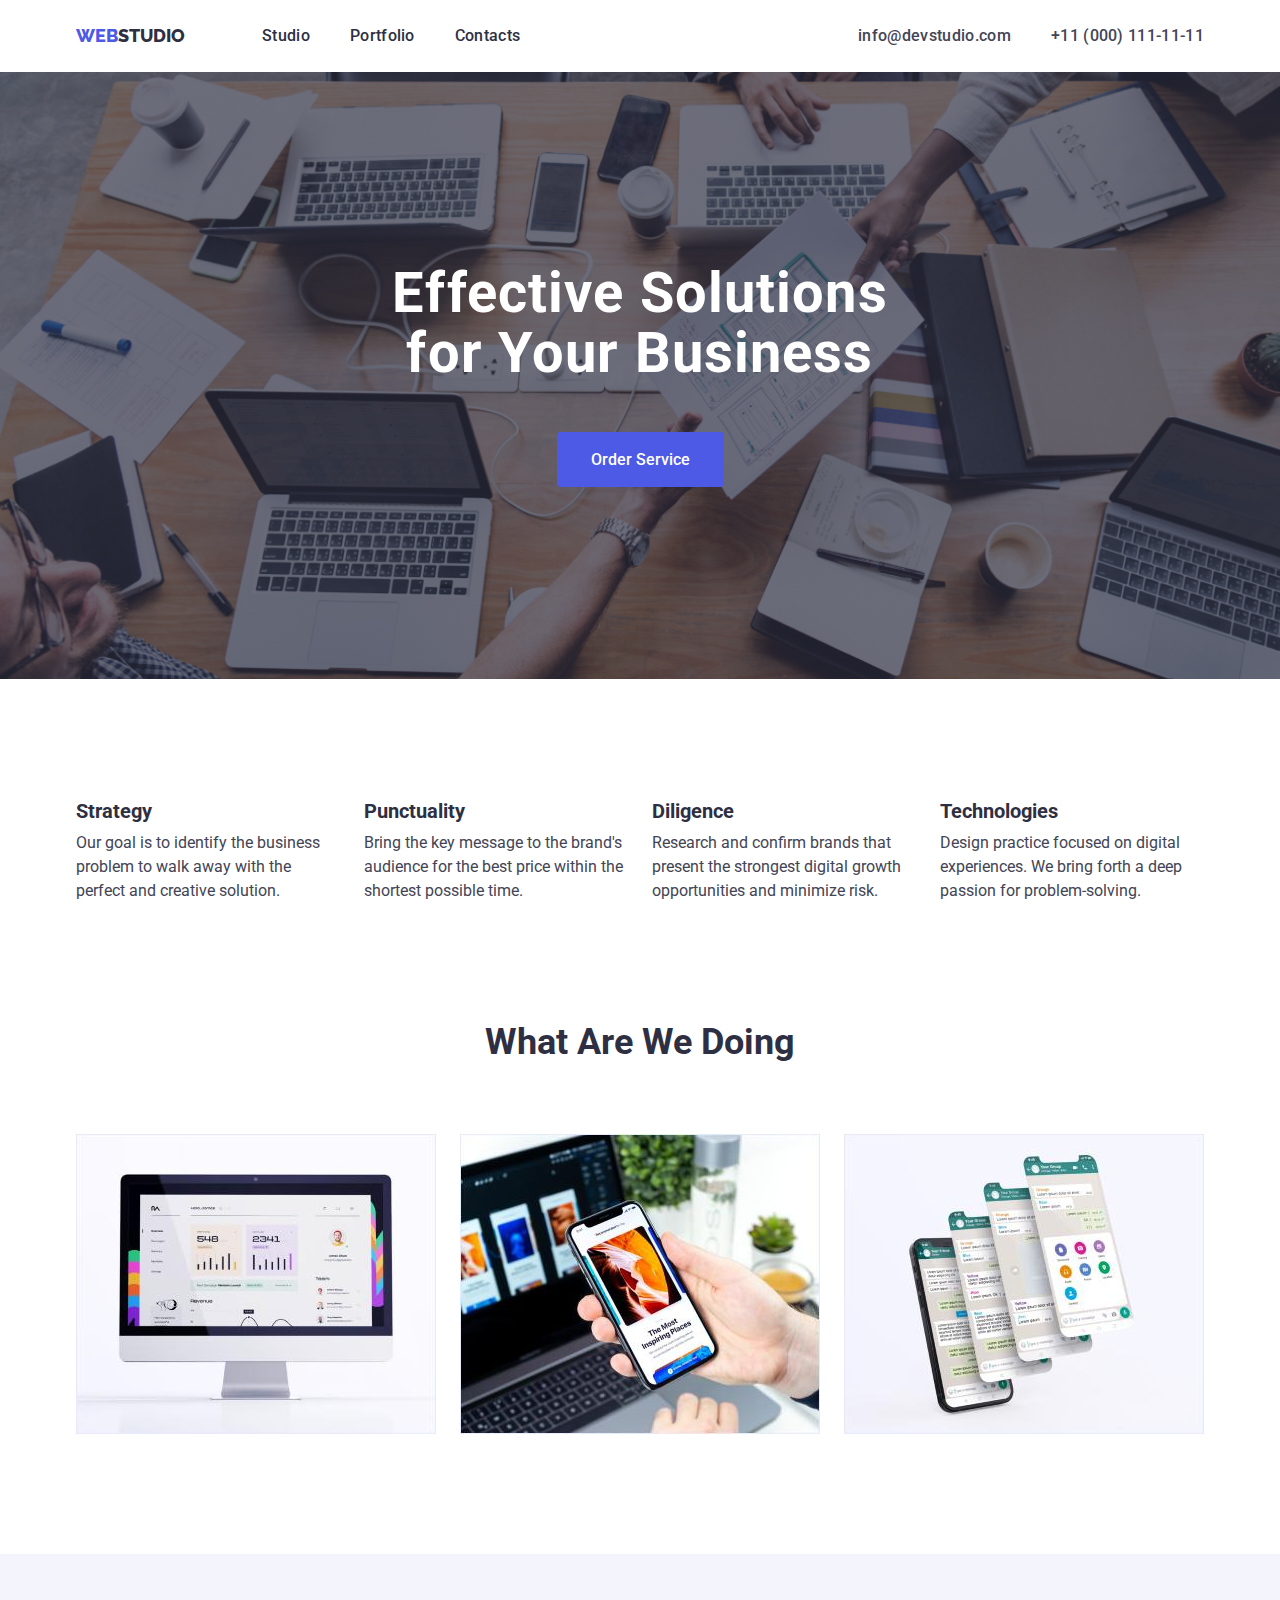
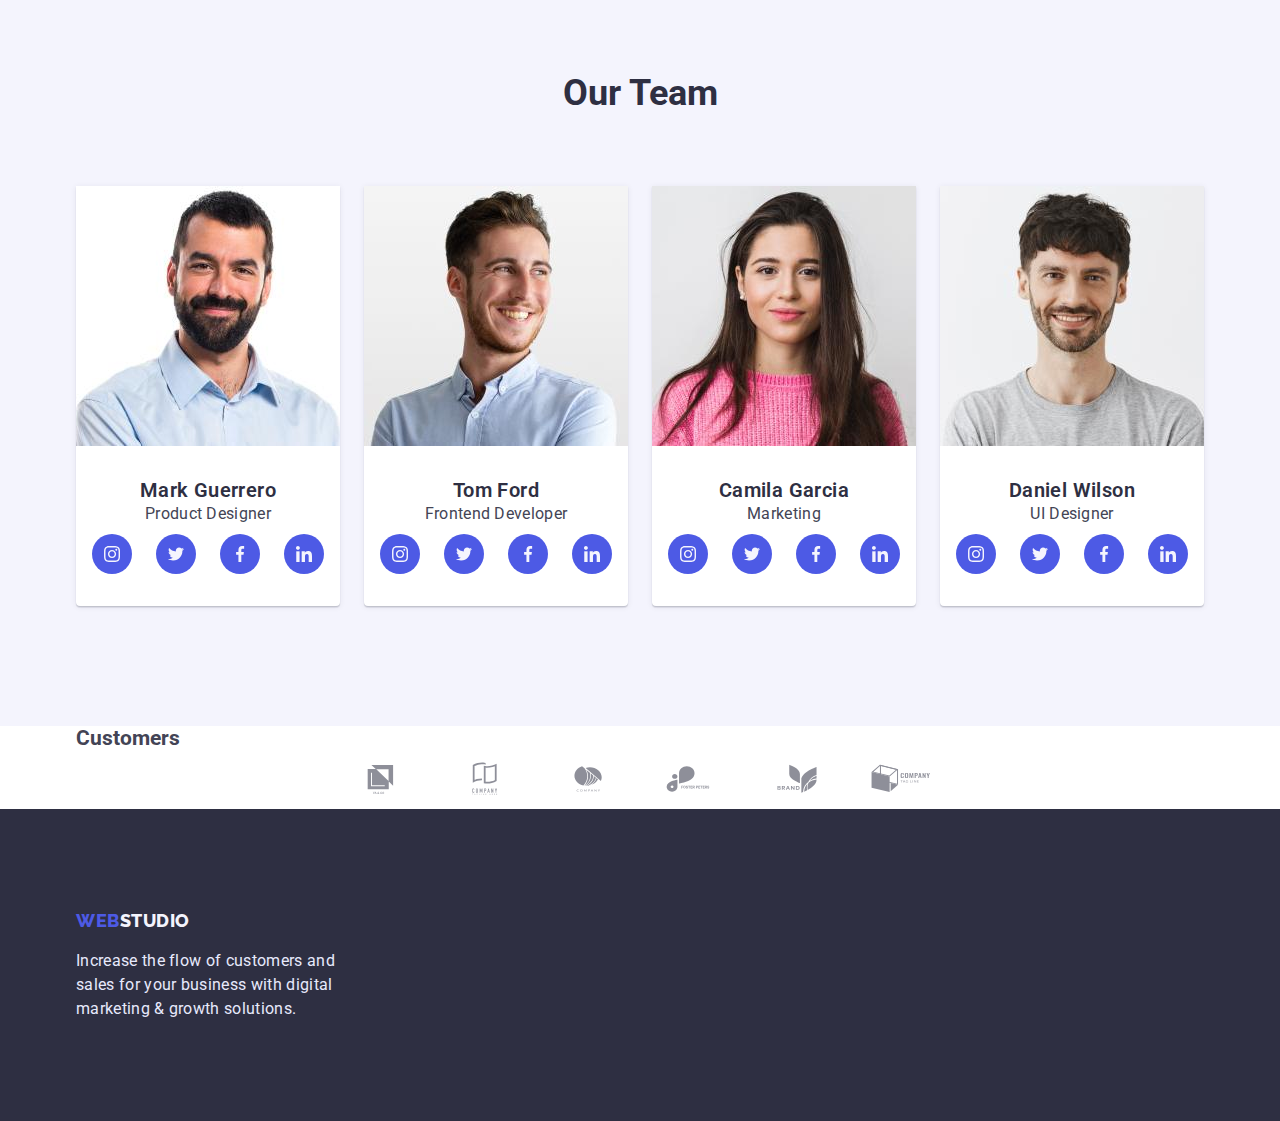
==== index.html @ 3a8a745c "ДЗ-4" ====
<!DOCTYPE html>
<html lang="en">
<head>
    <meta charset="UTF-8">
    <meta http-equiv="X-UA-Compatible" content="IE=edge">
    <meta name="viewport" content="width=device-width, initial-scale=1.0">
    <link rel="preconnect" href="https://fonts.googleapis.com">
    <link rel="preconnect" href="https://fonts.gstatic.com" crossorigin>
    <link href="https://fonts.googleapis.com/css2?family=Raleway:wght@800&family=Roboto:wght@400;500;700;900&display=swap" rel="stylesheet">
    <link rel="stylesheet" href="https://cdn.jsdelivr.net/npm/modern-normalize@1.1.0/modern-normalize.min.css">
    <title>Studio</title>
    <link rel="stylesheet" href="./css/styles.css">
</head>
<body>
    <header class="pege-header">
        <div class="pege-header-box container">
            <nav class="logo">
                <!--Шапка сторінки-->
                <a class="logo-header" href="index.html"><span class="logo-header-accent">web</span>studio</a>
                    <!--Навігація на інші сторінки-->
                <ul class="nav-menu">

                    <li class="menu-list">
                        <a class="menu-item" href="index.html">Studio</a>
                    </li>
                    <li class="menu-list">
                        <a class="menu-item" href="portfolio.html">Portfolio</a>
                    </li>
                    <li class="menu-list">
                        <a class="menu-item" href="">Contacts</a>
                    </li>

                </ul>
            </nav>
        
                <!--Контакти-->

            <ul class="contacts">

                <li class="contact-list">
                    <a class="contact" href="mailto:info@devstudio.com">info@devstudio.com</a>
                </li>
                <li class="contact-list">
                    <a class="contact" href="tel:+110001111111">+11 (000) 111-11-11</a>
                </li>
                
            </ul>
        </div>
    </header>

    <main class="main">
        
        <section class="hero-style">

            <div class="hero-box container">

                <h1 class="hero-title">Effective Solutions for Your Business</h1>

                <button class="button" type="button">Order Service</button>

            </div>

        </section>

            <!--Приклади інструментів-->
        <section class="section-advantage section">

            <div class="advantage-box container">

                <h2 class="hidden-title">Advantage</h2>
                <ul class="advantage">
                    <li class="list-advantage">
                        <h3 class="advantage-title">Strategy</h3>
                        <p class="advantage-text">Our goal is to identify the business
                        problem to walk away with the perfect and creative solution.
                        </p>
                    </li>
            
                    <li class="list-advantage">
                        <h3 class="advantage-title">Punctuality</h3>
                        <p class="advantage-text">Bring the key message to the brand's audience
                        for the best price within the shortest possible time.
                        </p>
                    </li>
            
                    <li class="list-advantage">
                        <h3 class="advantage-title">Diligence</h3>
                        <p class="advantage-text">Research and confirm brands that present the strongest digital
                        growth opportunities and minimize risk.
                        </p>
                    </li>
            
                    <li class="list-advantage">
                        <h3 class="advantage-title">Technologies</h3>
                        <p class="advantage-text">Design practice focused on digital experiences.
                        We bring forth a deep passion for problem-solving.
                        </p>
                    </li>
                </ul>
            </div>

        </section>    
         
            <!--Приклади робіт-->
        <section class="work-examples section">

        <div class="work-box container">

                <h2 class="two-header">What are we doing</h2>

            <ul class="work-examples-list">
                <li class="work-linc">
                    <img src="images/Rectangle71.jpg" alt="products" width="360">
                </li>
        
                <li class="work-linc">
                    <img src="images/img(1).jpg" alt="products" width="360">
                </li>
        
                <li class="work-linc">
                    <img src="images/img.jpg" alt="products" width="360">
                </li>
            </ul>

        </div>
        
        </section>
            
            <!--Наша команда-->
        <section class="block-team section">

        <div class="team-box container">
            <h2 class="two-header">Our Team</h2>
            <ul class="team-title">
                <li class="team-list">
                    <img src="images/Foto1.jpg" alt="foto" width="264" height="260">

                    <div class="team-card">
                        <h3 class="name">Mark Guerrero</h3>
                        <p class="profession">Product Designer</p>
                        <ul class="social-list">
                            <li class="social-list-item">
                                <a class="social-list-link" href="">
                                    <svg class="social-list-icon" width="16" height="16">
                                        <use href="./images/sprite.svg#icon-instagram-2"></use>
                                    </svg>
                                    </a>
                            </li>
                            <li class="social-list-item">
                                <a class="social-list-link" href="">
                                    <svg class="social-list-icon" width="16" height="16">
                                        <use href="./images/sprite.svg#icon-twitter-1"></use>
                                    </svg>
                                    </a>
                            </li>
                            <li class="social-list-item">
                                <a class="social-list-link" href="">
                                    <svg class="social-list-icon" width="16" height="16">
                                        <use href="./images/sprite.svg#icon-facebook-1"></use>
                                    </svg>
                                    </a>
                            </li>
                            <li class="social-list-item">
                                <a class="social-list-link" href="">
                                <svg class="social-list-icon" width="16" height="16">
                                    <use href="./images/sprite.svg#icon-linkedin-1"></use>
                                </svg>
                                </a>
                            </li>
                        </ul>
                    </div>
                    
                </li>
        
                <li class="team-list">
                    <img src="images/Foto2.jpg" alt="foto" width="264" height="260">

                    <div class="team-card">
                        <h3 class="name">Tom Ford</h3>
                        <p class="profession">Frontend Developer</p>
                        <ul class="social-list">
                            <li class="social-list-item">
                                <a class="social-list-link" href="">
                                    <svg class="social-list-icon" width="16" height="16">
                                        <use href="./images/sprite.svg#icon-instagram-2"></use>
                                    </svg>
                                    </a>
                            </li>
                            <li class="social-list-item">
                                <a class="social-list-link" href="">
                                    <svg class="social-list-icon" width="16" hight="16">
                                        <use href="./images/sprite.svg#icon-twitter-1"></use>
                                    </svg>
                                    </a>
                            </li>
                            <li class="social-list-item">
                                <a class="social-list-link" href="">
                                    <svg class="social-list-icon" width="16" hight="16">
                                        <use href="./images/sprite.svg#icon-facebook-1"></use>
                                    </svg>
                                    </a>
                            </li>
                            <li class="social-list-item">
                                <a class="social-list-link" href="">
                                <svg class="social-list-icon" width="16" hight="16">
                                    <use href="./images/sprite.svg#icon-linkedin-1"></use>
                                </svg>
                                </a>
                            </li>
                        </ul>
                    </div>
                    
                </li>
            
                <li class="team-list">
                    <img src="images/Foto3.jpg" alt="foto" width="264" height="260">

                    <div class="team-card">
                        <h3 class="name">Camila Garcia</h3>
                        <p class="profession">Marketing</p>
                        <ul class="social-list">
                            <li class="social-list-item">
                                <a class="social-list-link" href="">
                                    <svg class="social-list-icon" width="16" hight="16">
                                        <use href="./images/sprite.svg#icon-instagram-2"></use>
                                    </svg>
                                    </a>
                            </li>
                            <li class="social-list-item">
                                <a class="social-list-link" href="">
                                    <svg class="social-list-icon" width="16" hight="16">
                                        <use href="./images/sprite.svg#icon-twitter-1"></use>
                                    </svg>
                                    </a>
                            </li>
                            <li class="social-list-item">
                                <a class="social-list-link" href="">
                                    <svg class="social-list-icon" width="16" hight="16">
                                        <use href="./images/sprite.svg#icon-facebook-1"></use>
                                    </svg>
                                    </a>
                            </li>
                            <li class="social-list-item">
                                <a class="social-list-link" href="">
                                <svg class="social-list-icon" width="16" hight="16">
                                    <use href="./images/sprite.svg#icon-linkedin-1"></use>
                                </svg>
                                </a>
                            </li>
                        </ul>
                    </div>
                    
                </li>
            
                <li class="team-list">
                    <img src="images/Foto4.jpg" alt="foto" width="264" height="260">

                    <div class="team-card">
                        <h3 class="name">Daniel Wilson</h3>
                        <p class="profession">UI Designer</p>
                        <ul class="social-list">
                            <li class="social-list-item">
                                <a class="social-list-link" href="">
                                    <svg class="social-list-icon" width="16" hight="16">
                                        <use href="./images/sprite.svg#icon-instagram-2"></use>
                                    </svg>
                                    </a>
                            </li>
                            <li class="social-list-item">
                                <a class="social-list-link" href="">
                                    <svg class="social-list-icon" width="16" hight="16">
                                        <use href="./images/sprite.svg#icon-twitter-1"></use>
                                    </svg>
                                    </a>
                            </li>
                            <li class="social-list-item">
                                <a class="social-list-link" href="">
                                    <svg class="social-list-icon" width="16" hight="16">
                                        <use href="./images/sprite.svg#icon-facebook-1"></use>
                                    </svg>
                                    </a>
                            </li>
                            <li class="social-list-item">
                                <a class="social-list-link" href="">
                                <svg class="social-list-icon" width="16" hight="16">
                                    <use href="./images/sprite.svg#icon-linkedin-1"></use>
                                </svg>
                                </a>
                            </li>
                        </ul>
                    </div>
                    
                </li>

            </ul>
        </div>
      
        </section>
        <section class="customers">
            <div class="customers-box container">
                <h2 class="customers-title">Customers</h2>
                <ul class="customers-list">
                    <li class="customers-item">
                        <a class="customers-linc" href="">
                            <svg class="customers-icon" width="104" height="56">
                                <use href="./images/sprite.svg#icon-Client-1"></use>
                            </svg>
                        </a>
                    </li>
                    <li>
                        <a href="">
                            <svg class="customers-icon" width="104" height="56">
                                <use href="./images/sprite.svg#icon-Client-2"></use>
                            </svg>
                        </a>
                    </li>
                    <li>
                        <a href="">
                            <svg class="customers-icon" width="104" height="56">
                                <use href="./images/sprite.svg#icon-Client-3"></use>
                            </svg>
                        </a>
                    </li>
                    <li>
                        <a href="">
                            <svg class="customers-icon" width="104" height="56">
                                <use href="./images/sprite.svg#icon-Client-4"></use>
                            </svg>
                        </a>
                    </li>
                    <li>
                        <a href="">
                            <svg class="customers-icon" width="104" height="56">
                                <use href="./images/sprite.svg#icon-Client-5"></use>
                            </svg>
                        </a>
                    </li>
                    <li>
                        <a href="">
                            <svg class="customers-icon" width="104" height="56">
                                <use href="./images/sprite.svg#icon-Client-6"></use>
                            </svg>
                        </a>
                    </li>
                </ul>
            </div>
          
        </section>
    </main>
    <!--Підвал сторінки-->
    <footer class="footer">

        <div class="container pege-footer-container">

            <a class="logo-footer" href="index.html"><span class="logo-footer-accent">web</span>studio</a>
            <p class="footer-text">
            Increase the flow of customers and sales
            for your business with digital marketing & growth solutions.
            </p>

        </div>
        
    </footer>
</body>
</html>
---- css/styles.css ----
:root {
    --primary-brand-color: #4D5AE5;
    --dark-color: #2E2F42;
    --success-color: #31D0AA;
    --body-text-color: #434455;
    --subtle-text-color: #8E8F99;
    --accent-color: #E7E9FC;
    --light-color: #F4F4FD;
    --white-color: #FFFFFF;
    --blue-button: #404BBF;
}
h1,h2,h3,h4,p {
    margin-top: 0;
    margin-bottom: 0;
}

ul,li {
    margin-top: 0;
    margin-bottom: 0;
    padding-left: 0;

}img {
    display: block;
}

button {
    cursor: pointer;
}

body {
    font-family: 'Roboto', sans-serif;
    font-weight: 500;
    font-size: 14px;
    color: var(--body-text-color);
}

a {
    text-decoration: none;
}

ul {
    list-style: none;
}


/*  */
/* Стилі-Хедер! */ 

.container {
    width: 1158px;
    margin-left: auto;
    margin-right: auto;
    padding-left: 15px;
    padding-right: 15px;
}

.section {
    padding-top: 120px;
    padding-bottom: 120px;
}

.pege-header {
    padding-top: 24px;
    padding-bottom: 24px;
    
    background: var(--white-color);
}

.pege-header-box {
    display: flex;
    align-items: center;
    
}

/* Логотип */

.logo {
    display: flex;
    align-items: center;
}

.logo-header {
    font-family: 'Raleway', sans-serif;
    font-weight: 800;
    font-size: 18px;
    line-height: 1.33;
    color: var(--dark-color);
    margin-right: 77px;

    text-transform: uppercase;
}
.logo-header-accent {
    color: var(--primary-brand-color);
}
/* Навігація на інші сторінки */
.nav-menu {
    display: flex;
    align-items: center;
}

.menu-list:not(:last-child) {
    margin-right: 40px;
}

.menu-item {
    font-weight: 500;
    font-size: 16px;
    line-height: 1.5;
    letter-spacing: 0.02em;
    color: var(--dark-color);
}
.menu-item:hover,
.menu-item:focus {
    color: var(--primary-brand-color);
}

/* Контакти */

.contacts {
    margin-left: auto;
    display: flex;
}    

.contact-list:first-child {
    margin-right: 40px;
}

.contact {
    font-size: 16px;
    line-height: 1.5;
    letter-spacing: 0.02em;
    color: var(--body-text-color);
}

.contact:hover,
.contact:focus {
    color: var(--primary-brand-color);
}

/* Секція-Герой */
.hero-style  {
    /* Фон Hero! */
    padding-top: 192px;
    padding-bottom: 192px;

    background-image: linear-gradient(rgba(46, 47, 66, 0.7), rgb(46, 47, 66, 0.7)), url(../images/hero/people-office.jpg);
    background-size: cover;
    background-color: var(--dark-color);
}

.hero-box {
    display: flex;
    flex-direction: column;
    align-items: center;
    width: 492px;
    width: 603px;
}

.hero-title {
    margin-bottom: 48px;
    text-align: center;

    font-weight: 700;
    font-size: 56px;
    line-height: 1.07;
    letter-spacing: 0.02em;
    color: var(--white-color);
}

/* Кнопка */
.button {
    padding: 16px 32px;
    border-color: transparent;
    font-family: inherit;
    font-style: normal;
    font-weight: 500;
    font-size: 16px;
    line-height: 1.19;

    
    border-radius: 4px;

    color: var(--white-color);
    background-color: var(--primary-brand-color);
}

.button:hover,
.button:focus {
    background-color: var(--blue-button);
}

/* Прихований заголовок*/

.hidden-title {
    position: absolute;
    white-space: nowrap;
    width: 1px;
    height: 1px;
    overflow: hidden;
    border: 0;
    padding: 0;
    clip: rect(0 0 0 0);
    clip-path: inset(50%);
    margin: -1px;
}

.two-header {
font-weight: 700;
font-size: 36px;
line-height: 1.1;
text-transform: capitalize;
color: var(--dark-color);
}

/* Секція-переваги */

.section-advantage {
    background-color: var(--white-color);
    padding-bottom: 0;
}

.advantage-box {
    display: flex;
    align-items: center;
}
    
.advantage {
    display: flex;
    flex-wrap: wrap;
}

.advantage-title {

    font-weight: 700;
    font-size: 20px;
    line-height: 1.2;
    color: var(--dark-color);
} 

.list-advantage {
    width: 264px;
}

.list-advantage:not(:last-child) {
    margin-right: 24px;
}

.advantage-text {
    margin-top: 8px;

    font-weight: 400;
    font-size: 16px;
    line-height: 1.5;
    color: var(--body-text-color);
}

/* <!--Приклади робіт--> */

.work-examples {
    background-color: var(--white-color);
}

.work-box {
    display: flex;
    flex-direction: column;
    align-items: center;
    
}

.work-examples-list {
    display: flex;
    margin-top: 72px;

}

.work-linc:not(:last-child) {
    margin-right: 24px;
}

/* Команда */
.block-team {
    background-color: var(--light-color);
}

.team-box {
    display: flex;
    flex-direction: column;
    align-items: center; 
}

.team-title {
    display: flex;
    margin-top: 72px;
    flex-wrap: wrap;
}

.team-title > li {
    background: var(--white-color);
}

.team-list:nth-child(4n) {
    margin-right: 0;
}

.team-list {
    
    flex-basis: calc((100% - 96px) / 4);
    gap: 24px;
    box-shadow: 0px 1px 6px rgba(46, 47, 66, 0.08), 0px 1px 1px rgba(46, 47, 66, 0.16), 0px 2px 1px rgba(46, 47, 66, 0.08);
    border-radius: 0px 0px 4px 4px;
}

.team-list:not(:last-child) {
    margin-right: 24px;
}

.team-card {
    text-align: center;

    padding-top: 32px;
    padding-right: 16px;
    padding-bottom: 32px;
    padding-left: 16px;
}

.name {
    font-weight: 600;
    font-size: 20px;
    line-height: 1.2;
    letter-spacing: 0.02em;
    color: var(--dark-color);
}

.profession {
font-weight: 400;
font-size: 16px;
line-height: 1.5;
letter-spacing: 0.02em;
color: var(--body-text-color);
}

.social-list {
    display: flex;
    justify-content: center;
    gap: 24px;
    margin-top: 8px;
}

.social-list-link {
    display: flex;
    justify-content: center;
    align-items: center;
    width: 40px;
    height: 40px;
    border-radius: 50%;
    background-color: var(--primary-brand-color);
}

.social-list-icon {
    fill: var(--light-color);
}

/* Портфоліо! */

.portfolio {
    background-color: var(--white-color);
    padding-top: 96px;
}

.portfolio-box {
    display: flex;
    flex-wrap: wrap;
    justify-content: space-around;
}

.portfolio-container {
    display: flex;
    flex-wrap: wrap;
    column-gap: 24px;
    row-gap: 48px;
    
}

.portfolio-body {
    flex-basis: calc((100% - 48px) / 3);
    box-shadow: 0px 1px 6px rgba(46, 47, 66, 0.08);

    background-color: var(--white-color);
}

.portfolio-body:nth-child(3n) {
    margin-right: 0;
}

.portfolio-card {
    padding: 32px 16px 32px 16px;

    border-right: 0.5px solid var(--white-color);
    border-bottom: 0.5px solid var(--white-color);
    border-left: 0.5px solid var(--white-color);
    
}

.portfolio-title {
    justify-content: center;
    align-items: flex-start;
    font-weight: 600;
    font-size: 20px;
    line-height: 1.2;
    letter-spacing: 0.02em;
    color: var(--dark-color);
}

.portfolio-text {
    margin-top: 8px;
    
    font-weight: 400;
    font-size: 16px;
    line-height: 1.5;
    letter-spacing: 0.02em;
    color: var(--body-text-color);
}

/* Кнопки фільтрів портфоліо */

.button-body {
    display: flex;
    margin-bottom: 72px;
}

.button-body > li:not(:last-child) {
    margin-right: 20px;
}

.button-filter {
    
    padding: 8px 16px;
    border-radius: 4px;
    border: 1px solid var(--accent-color);

    font-family: inherit;
    font-weight: 500;
    font-size: 16px;
    line-height: 1.5;
    font-style: normal;
    letter-spacing: 0.04em;

    background: var(--light-color);
    color: var(--primary-brand-color);
}

.button-filter:hover,
.button-filter:focus {
    background-color: var(--primary-brand-color);
    color: var(--white-color);
}

/* Кліенти */

.customers {
}
.customers-box {
}
.container {
}
.customers-title {

}
.customers-list {
    display: flex;
    justify-content: center;
}
.customers-item {
}
.customers-linc {
}
.customers-icon {
}


/* Стилі-Футер! */
.pege-footer-container {
    display: flex;
    flex-direction: column;

}

.footer {
    background: var(--dark-color);
    padding-top: 100px;
    padding-bottom: 100px;
}
/* Лого футер */
.logo-footer {
    margin-bottom: 16px;

    font-family: 'Raleway', sans-serif;
    font-weight: 800;
    font-size: 18px;
    line-height: 1.33;
    letter-spacing: 0.03em;
    text-transform: uppercase;
    color: var(--light-color);
}

.footer-text {
    max-width: 264px;

    font-weight: 400;
    font-size: 16px;
    line-height: 1.5;
    letter-spacing: 0.02em;
    color: var(--accent-color);
}

.logo-footer-accent {
    color: var(--primary-brand-color);
}

/* .footer {

}    */
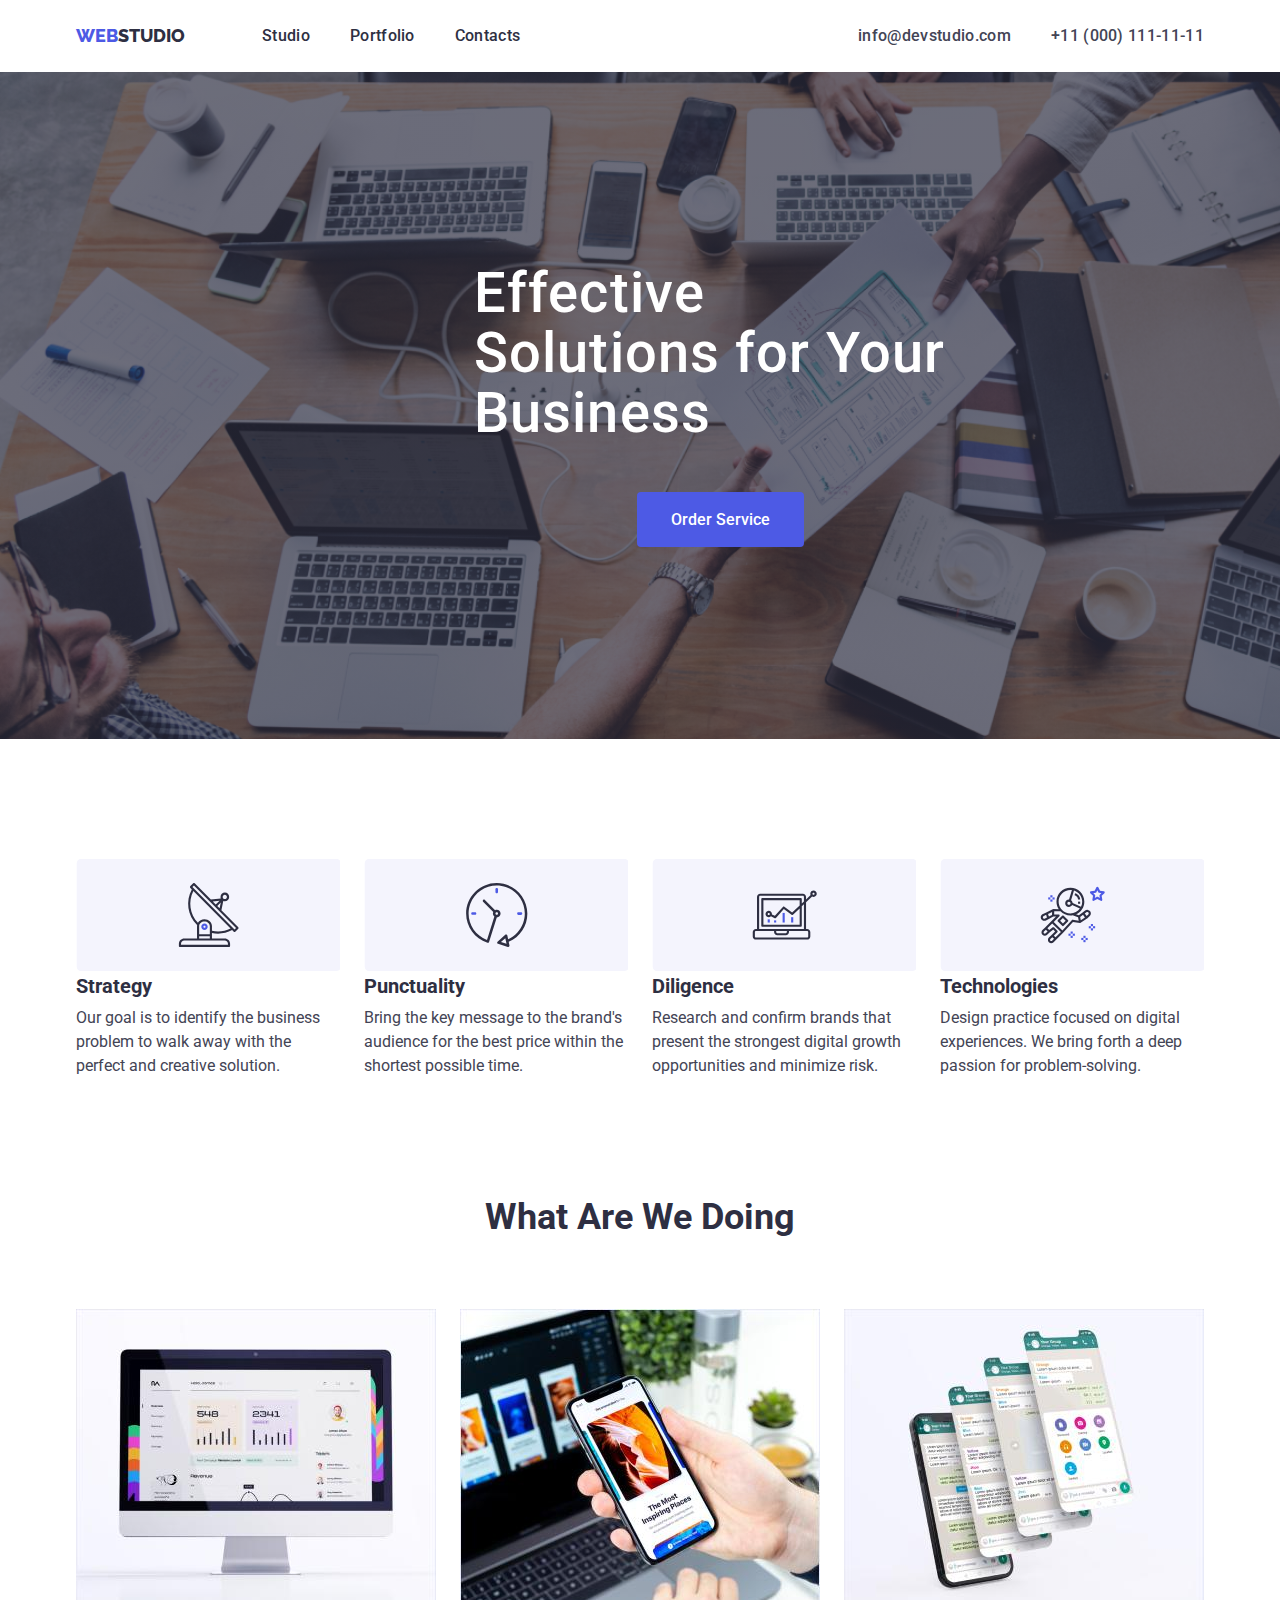
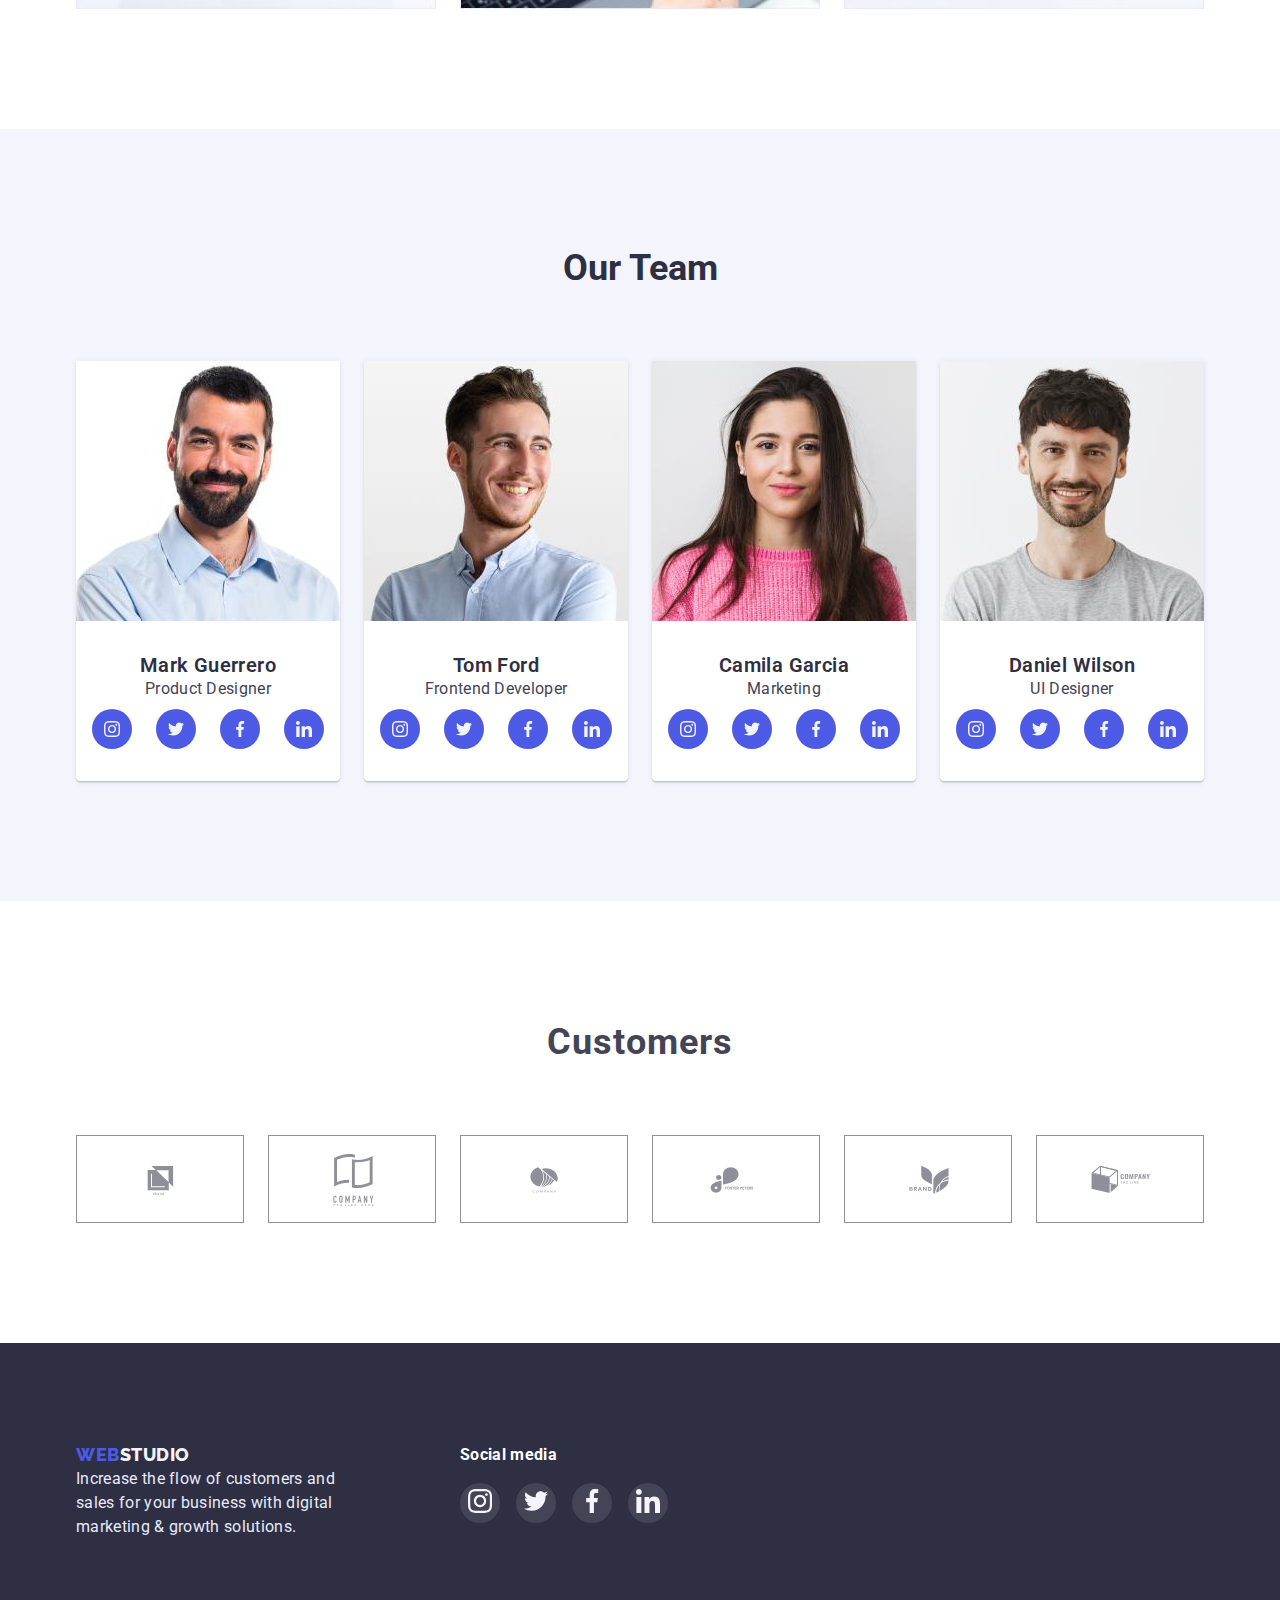
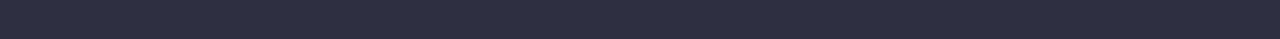
==== commit a03c6f49: "ДЗ-4" ====
--- a/index.html
+++ b/index.html
@@ -70,6 +70,11 @@
                 <h2 class="hidden-title">Advantage</h2>
                 <ul class="advantage">
                     <li class="list-advantage">
+                        <a href="">
+                            <svg class="" width="264" height="112">
+                                <use href="./images/sprite.svg#icon-Icon-1"></use>
+                            </svg>
+                        </a>
                         <h3 class="advantage-title">Strategy</h3>
                         <p class="advantage-text">Our goal is to identify the business
                         problem to walk away with the perfect and creative solution.
@@ -77,6 +82,11 @@
                     </li>
             
                     <li class="list-advantage">
+                        <a href="">
+                            <svg class="" width="264" height="112">
+                                <use href="./images/sprite.svg#icon-Icon-2"></use>
+                            </svg>
+                        </a>
                         <h3 class="advantage-title">Punctuality</h3>
                         <p class="advantage-text">Bring the key message to the brand's audience
                         for the best price within the shortest possible time.
@@ -84,6 +94,11 @@
                     </li>
             
                     <li class="list-advantage">
+                        <a href="">
+                            <svg class="" width="264" height="112">
+                                <use href="./images/sprite.svg#icon-Icon-3"></use>
+                            </svg>
+                        </a>
                         <h3 class="advantage-title">Diligence</h3>
                         <p class="advantage-text">Research and confirm brands that present the strongest digital
                         growth opportunities and minimize risk.
@@ -91,6 +106,11 @@
                     </li>
             
                     <li class="list-advantage">
+                        <a href="">
+                            <svg class="" width="264" height="112">
+                                <use href="./images/sprite.svg#icon-Icon-4"></use>
+                            </svg>
+                        </a>
                         <h3 class="advantage-title">Technologies</h3>
                         <p class="advantage-text">Design practice focused on digital experiences.
                         We bring forth a deep passion for problem-solving.
@@ -287,6 +307,7 @@
                                 </svg>
                                 </a>
                             </li>
+                            
                         </ul>
                     </div>
                     
@@ -296,7 +317,7 @@
         </div>
       
         </section>
-        <section class="customers">
+        <section class="customers section">
             <div class="customers-box container">
                 <h2 class="customers-title">Customers</h2>
                 <ul class="customers-list">
@@ -307,41 +328,42 @@
                             </svg>
                         </a>
                     </li>
-                    <li>
-                        <a href="">
+                    <li class="customers-item">
+                        <a class="customers-linc" href="">
                             <svg class="customers-icon" width="104" height="56">
                                 <use href="./images/sprite.svg#icon-Client-2"></use>
                             </svg>
                         </a>
                     </li>
-                    <li>
-                        <a href="">
+                    <li class="customers-item">
+                        <a class="customers-linc" href="">
                             <svg class="customers-icon" width="104" height="56">
                                 <use href="./images/sprite.svg#icon-Client-3"></use>
                             </svg>
                         </a>
                     </li>
-                    <li>
-                        <a href="">
+                    <li class="customers-item">
+                        <a class="customers-linc" href="">
                             <svg class="customers-icon" width="104" height="56">
                                 <use href="./images/sprite.svg#icon-Client-4"></use>
                             </svg>
                         </a>
                     </li>
-                    <li>
-                        <a href="">
+                    <li class="customers-item">
+                        <a class="customers-linc" href="">
                             <svg class="customers-icon" width="104" height="56">
                                 <use href="./images/sprite.svg#icon-Client-5"></use>
                             </svg>
                         </a>
                     </li>
-                    <li>
-                        <a href="">
+                    <li class="customers-item">
+                        <a class="customers-linc" href="">
                             <svg class="customers-icon" width="104" height="56">
                                 <use href="./images/sprite.svg#icon-Client-6"></use>
                             </svg>
                         </a>
                     </li>
+                    
                 </ul>
             </div>
           
@@ -349,17 +371,55 @@
     </main>
     <!--Підвал сторінки-->
     <footer class="footer">
-
-        <div class="container pege-footer-container">
-
-            <a class="logo-footer" href="index.html"><span class="logo-footer-accent">web</span>studio</a>
-            <p class="footer-text">
-            Increase the flow of customers and sales
-            for your business with digital marketing & growth solutions.
-            </p>
-
+        <div class="footer-box container">
+            <div class="pege-footer-container">
+
+                <a class="logo-footer" href="index.html"><span class="logo-footer-accent">web</span>studio</a>
+                <p class="footer-text">
+                Increase the flow of customers and sales
+                for your business with digital marketing & growth solutions.
+                </p>
+    
+            </div>
+            <div class="social-media-box">
+                    
+                <p class="social-media-title">Social media</p>
+    
+                <ul class="social-media-list">
+                    <li class="social-media-item">
+                        <a class="social-media-link" href="">
+                            <svg class="social-media-icon" width="24" height="24">
+                                <use href="./images/sprite.svg#instagram-1"></use>
+                            </svg>
+                        </a>
+                    </li>
+                    <li class="social-media-item">
+                        <a class="social-media-link" href="">
+                            <svg class="social-media-icon" width="24" height="24">
+                                <use href="./images/sprite.svg#twitter-1"></use>
+                            </svg>
+                        </a>
+                    </li>
+                    <li class="social-media-item">
+                        <a class="social-media-link" href="">
+                            <svg class="social-media-icon" width="24" height="24">
+                                <use href="./images/sprite.svg#facebook-1"></use>
+                            </svg>
+                        </a>
+                    </li>
+                    <li class="social-media-item">
+                        <a class="social-media-link" href="">
+                            <svg class="social-media-icon" width="24" height="24">
+                                <use href="./images/sprite.svg#linkedin-1"></use>
+                            </svg>
+                        </a>
+                    </li>
+                    
+                </ul>
+    
+            </div>
         </div>
-        
+
     </footer>
 </body>
 </html>--- a/css/styles.css
+++ b/css/styles.css
@@ -57,19 +57,20 @@
 .section {
     padding-top: 120px;
     padding-bottom: 120px;
+    
 }
 
 .pege-header {
     padding-top: 24px;
     padding-bottom: 24px;
-    
+    height: 72px;
+    box-shadow: 0px 2px 1px rgba(46, 47, 66, 0.08), 0px 1px 1px rgba(46, 47, 66, 0.16), 0px 1px 6px rgba(46, 47, 66, 0.08);
     background: var(--white-color);
 }
 
 .pege-header-box {
     display: flex;
     align-items: center;
-    
 }
 
 /* Логотип */
@@ -140,27 +141,30 @@
 /* Секція-Герой */
 .hero-style  {
     /* Фон Hero! */
+    display: flex;
     padding-top: 192px;
     padding-bottom: 192px;
+    margin-right: auto;
+    margin-left: auto;
 
     background-image: linear-gradient(rgba(46, 47, 66, 0.7), rgb(46, 47, 66, 0.7)), url(../images/hero/people-office.jpg);
     background-size: cover;
     background-color: var(--dark-color);
+    width: 1440px;
 }
 
 .hero-box {
     display: flex;
+    align-items: center;
     flex-direction: column;
-    align-items: center;
+    
+}
+
+.hero-title {
+    text-align: start;
     width: 492px;
-    width: 603px;
-}
-
-.hero-title {
     margin-bottom: 48px;
-    text-align: center;
-
-    font-weight: 700;
+    font-weight: 500;
     font-size: 56px;
     line-height: 1.07;
     letter-spacing: 0.02em;
@@ -177,7 +181,6 @@
     font-size: 16px;
     line-height: 1.19;
 
-    
     border-radius: 4px;
 
     color: var(--white-color);
@@ -187,6 +190,9 @@
 .button:hover,
 .button:focus {
     background-color: var(--blue-button);
+    box-shadow: 0px 1px 6px rgba(46, 47, 66, 0.08), 
+    0px 1px 1px rgba(46, 47, 66, 0.16), 0px 2px 1px rgba(46, 47, 66, 0.08);
+    
 }
 
 /* Прихований заголовок*/
@@ -342,8 +348,10 @@
 .social-list {
     display: flex;
     justify-content: center;
+    flex-wrap: wrap;
     gap: 24px;
     margin-top: 8px;
+    
 }
 
 .social-list-link {
@@ -356,6 +364,11 @@
     background-color: var(--primary-brand-color);
 }
 
+.social-list-link:hover,
+.social-list-link:focus {
+    background-color: var(--success-color);
+}
+
 .social-list-icon {
     fill: var(--light-color);
 }
@@ -455,42 +468,67 @@
     color: var(--white-color);
 }
 
-/* Кліенти */
+/* .customers-icon {
+    
+
+} */
+
+/* .icons {
+    color: var(--subtle-text-color);
+
+} */
+
+.customers-title {
+    font-weight: 700;
+    font-size: 36px;
+    line-height: 42px;
+    letter-spacing: 0.03em;
+    text-align: center;
+    margin-bottom: 72px;
+}
 
 .customers {
-}
-.customers-box {
-}
-.container {
-}
-.customers-title {
-
-}
+    background-color: var(--white-color);
+}
+
 .customers-list {
     display: flex;
     justify-content: center;
-}
-.customers-item {
+    flex-wrap: wrap;
+    gap: 24px;
 }
 .customers-linc {
-}
+    display: flex;
+    justify-content: center;
+    align-items: center;
+    border: 1px solid var(--subtle-text-color);
+    padding: 32px 16px;
+    width: 168px;
+    height: 88px;
+}   
+
 .customers-icon {
-}
-
-
-/* Стилі-Футер! */
-.pege-footer-container {
-    display: flex;
-    flex-direction: column;
-
+    fill: currentColor;
+}
+
+.customers-linc { color: var(--subtle-text-color); 
+border: 1px solid var(--subtle-text-color);
+}
+
+.customers-linc:hover, 
+.customers-linc:focus { 
+    color: violet;
+    border: 1px solid violet; 
 }
 
 .footer {
+    display: flex;
     background: var(--dark-color);
     padding-top: 100px;
     padding-bottom: 100px;
 }
 /* Лого футер */
+
 .logo-footer {
     margin-bottom: 16px;
 
@@ -503,6 +541,10 @@
     color: var(--light-color);
 }
 
+.pege-footer-container {
+    margin-right: 120px;
+}
+
 .footer-text {
     max-width: 264px;
 
@@ -517,6 +559,40 @@
     color: var(--primary-brand-color);
 }
 
-/* .footer {
-
-}    */+/* Social media */
+
+.footer-box {
+    display: flex;
+    justify-content: flex-start;
+}
+
+.social-media-title {
+    font-weight: 700;
+    font-size: 16px;
+    line-height: 24px;
+    margin-bottom: 16px;
+
+    letter-spacing: 0.02em;
+    color: var(--white-color);
+}
+
+.social-media-list {
+    display: flex;
+    justify-content: center;
+    flex-wrap: wrap;
+    gap: 16px;
+}
+
+.social-media-item {
+    display: flex;
+    justify-content: center;
+    align-items: center;
+    width: 40px;
+    height: 40px;
+    border-radius: 50%;
+    background: rgba(255, 255, 255, 0.1);
+}
+
+.social-media-icon {
+    color: var(--light-color);
+}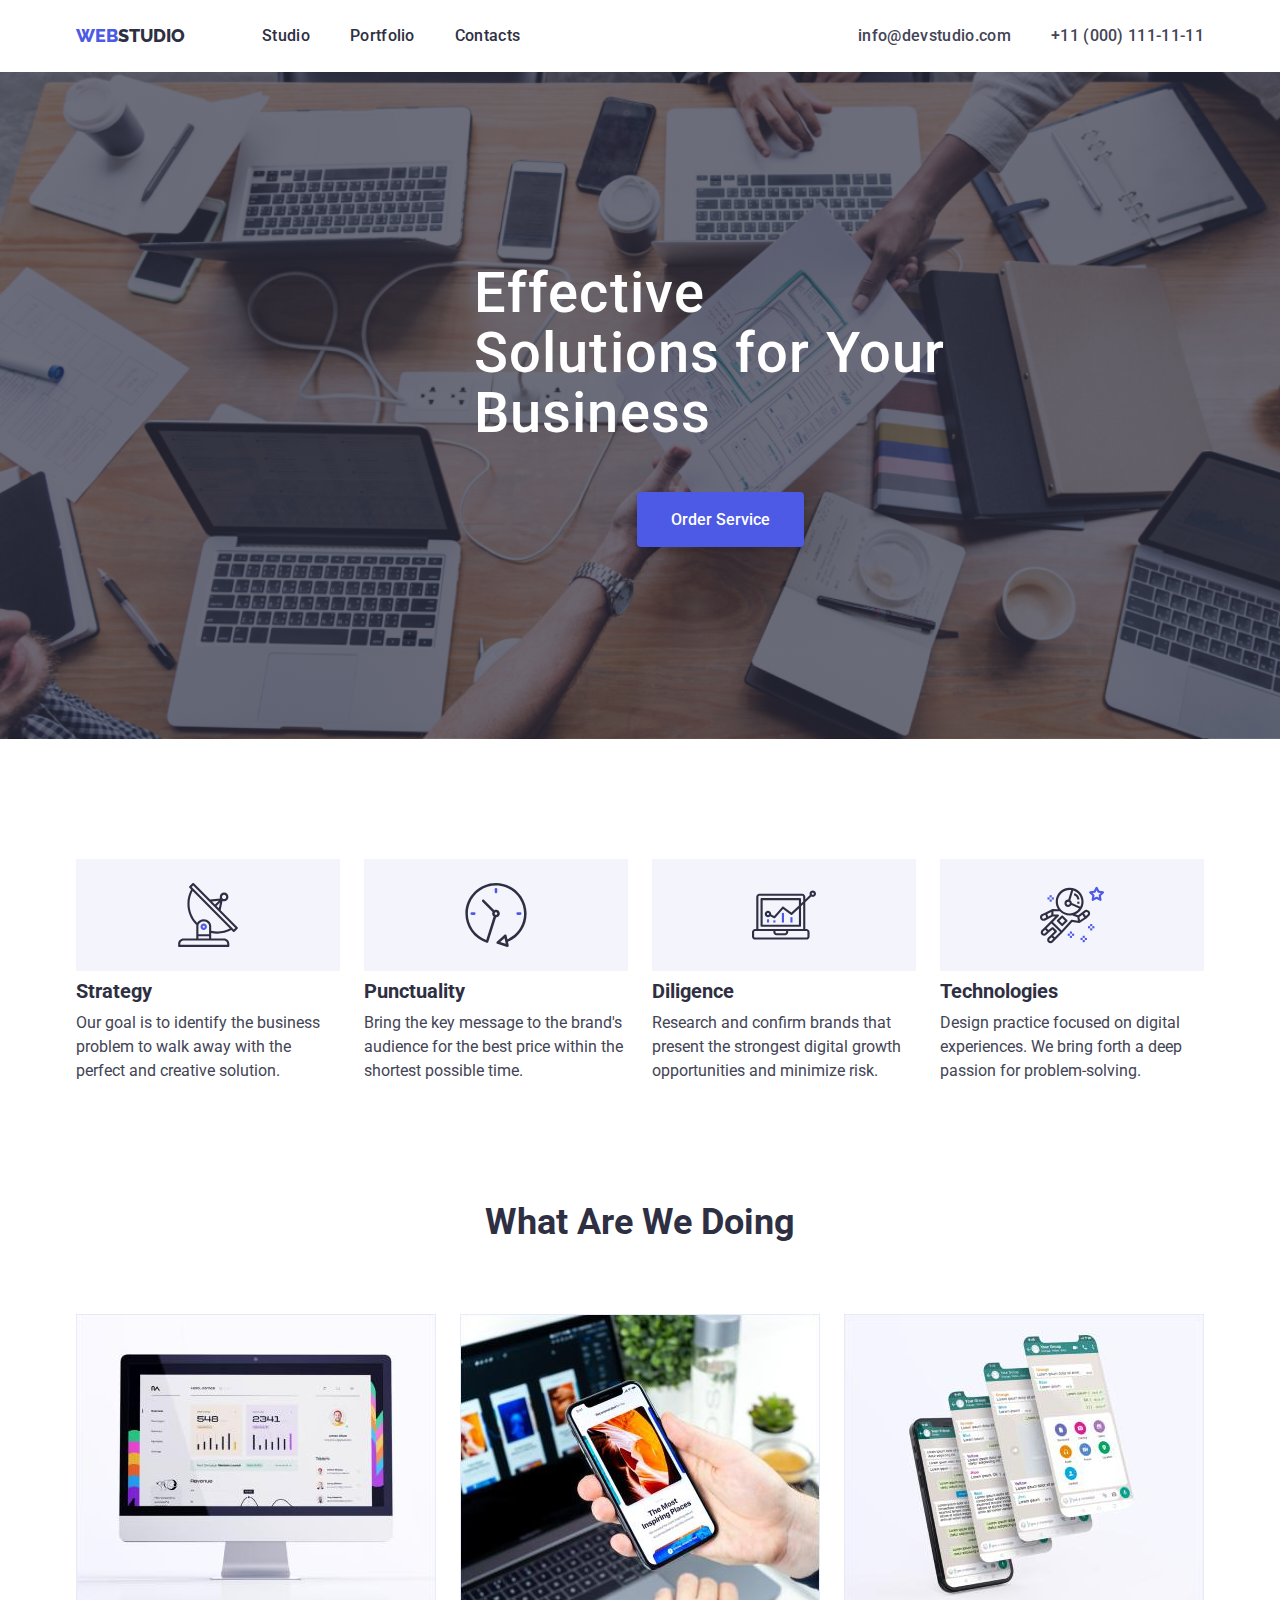
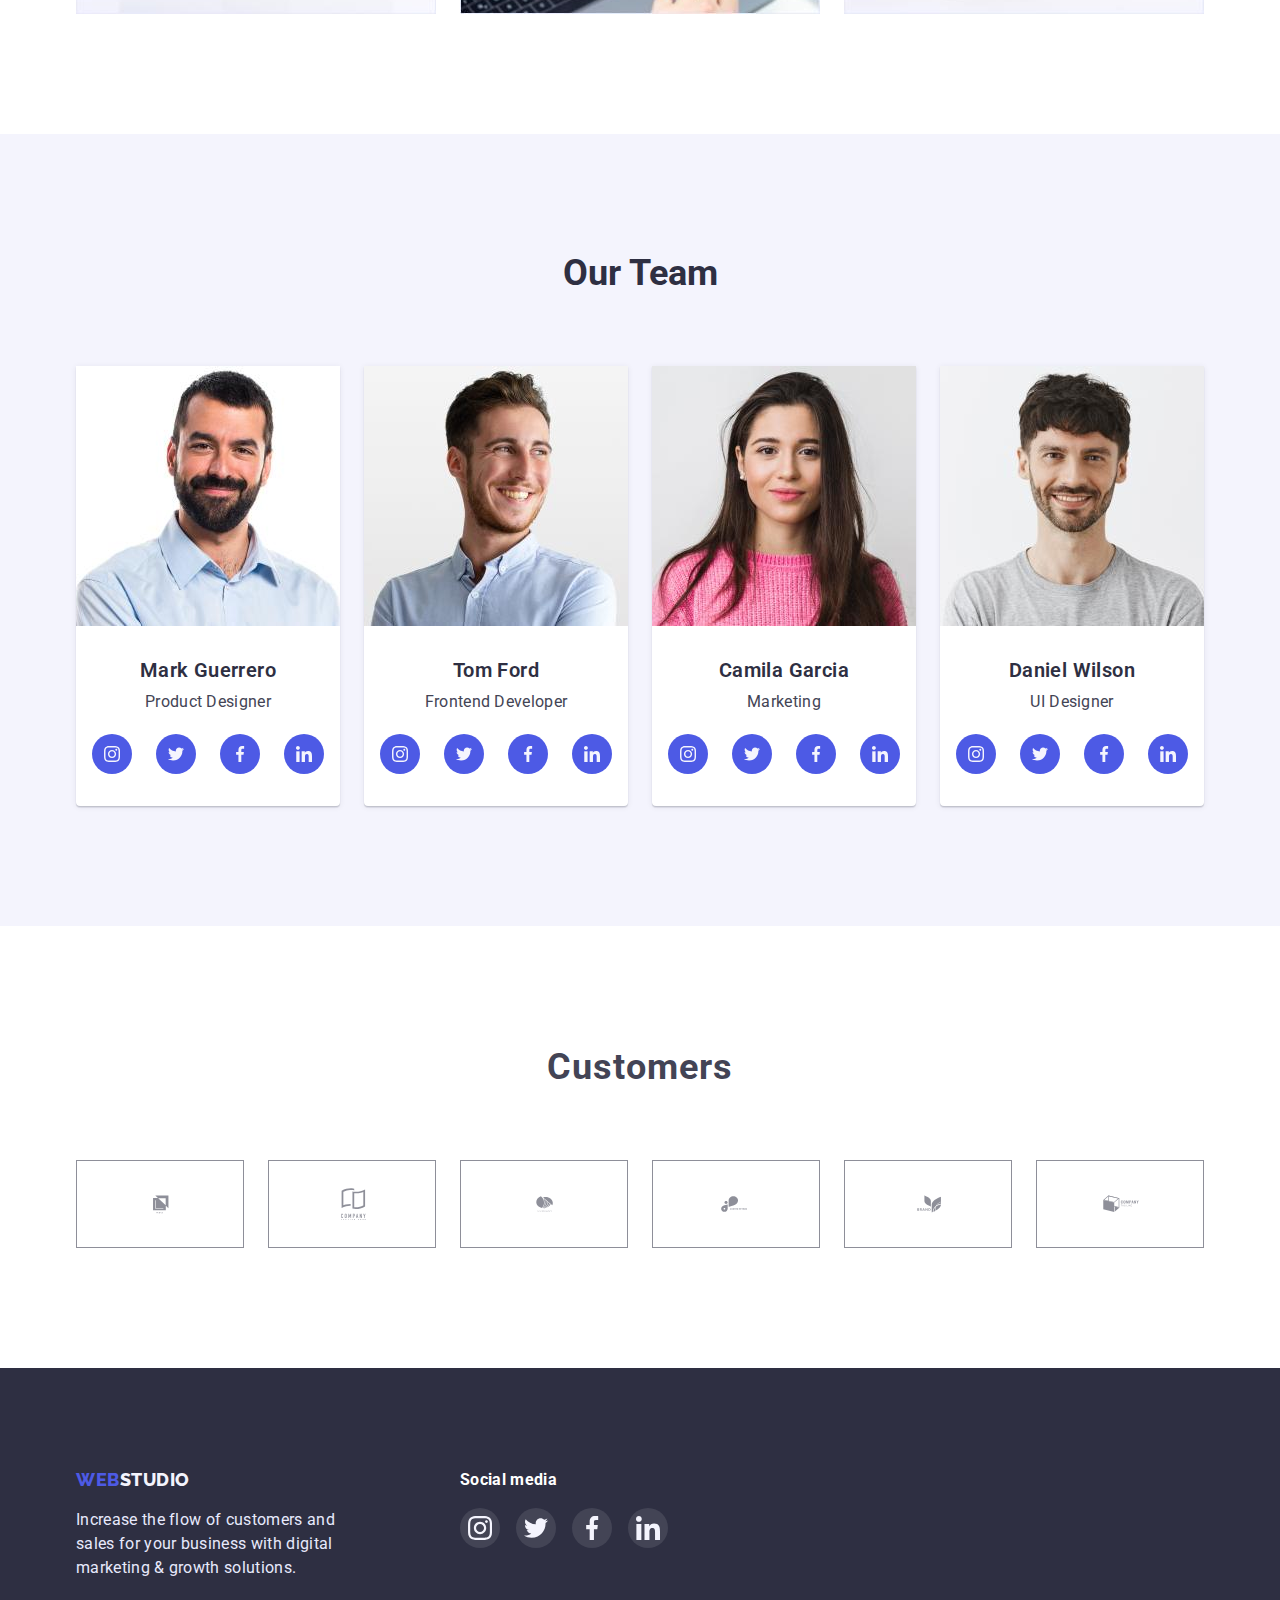
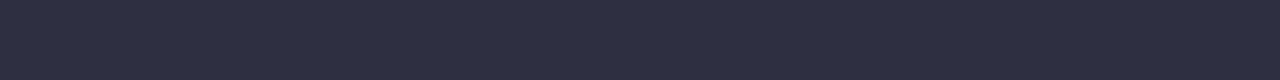
==== commit 40d16c71: "ДЗ-4 Доопрацювання" ====
--- a/index.html
+++ b/index.html
@@ -69,53 +69,67 @@
 
                 <h2 class="hidden-title">Advantage</h2>
                 <ul class="advantage">
+
                     <li class="list-advantage">
-                        <a href="">
-                            <svg class="" width="264" height="112">
-                                <use href="./images/sprite.svg#icon-Icon-1"></use>
-                            </svg>
-                        </a>
+
+                        <div class="advantage-icon">
+                            <svg class="" width="64" height="64">
+                                <use href="./images/sprite.svg#icon-antenna-1"></use>
+                            </svg>
+                        </div>
+
                         <h3 class="advantage-title">Strategy</h3>
                         <p class="advantage-text">Our goal is to identify the business
                         problem to walk away with the perfect and creative solution.
                         </p>
+
                     </li>
             
                     <li class="list-advantage">
-                        <a href="">
-                            <svg class="" width="264" height="112">
-                                <use href="./images/sprite.svg#icon-Icon-2"></use>
-                            </svg>
-                        </a>
+
+                        <div class="advantage-icon">
+                            <svg class="" width="64" height="64">
+                                <use href="./images/sprite.svg#icon-clock-1"></use>
+                            </svg>
+                        </div>
+
                         <h3 class="advantage-title">Punctuality</h3>
                         <p class="advantage-text">Bring the key message to the brand's audience
                         for the best price within the shortest possible time.
                         </p>
+
                     </li>
             
                     <li class="list-advantage">
-                        <a href="">
-                            <svg class="" width="264" height="112">
-                                <use href="./images/sprite.svg#icon-Icon-3"></use>
-                            </svg>
-                        </a>
+
+                        <div class="advantage-icon">
+                            <svg class="" width="64" height="64">
+                                <use href="./images/sprite.svg#icon-diagram-1"></use>
+                            </svg>
+                        </div>
+
                         <h3 class="advantage-title">Diligence</h3>
                         <p class="advantage-text">Research and confirm brands that present the strongest digital
                         growth opportunities and minimize risk.
                         </p>
+
                     </li>
             
                     <li class="list-advantage">
-                        <a href="">
-                            <svg class="" width="264" height="112">
-                                <use href="./images/sprite.svg#icon-Icon-4"></use>
-                            </svg>
-                        </a>
+
+                        <div class="advantage-icon">
+                            <svg class="" width="64" height="64">
+                                <use href="./images/sprite.svg#icon-astronaut-1"></use>
+                            </svg>
+                        </div>
+
                         <h3 class="advantage-title">Technologies</h3>
                         <p class="advantage-text">Design practice focused on digital experiences.
                         We bring forth a deep passion for problem-solving.
                         </p>
-                    </li>
+
+                    </li>
+
                 </ul>
             </div>
 
@@ -208,21 +222,21 @@
                             </li>
                             <li class="social-list-item">
                                 <a class="social-list-link" href="">
-                                    <svg class="social-list-icon" width="16" hight="16">
+                                    <svg class="social-list-icon" width="16" height="16">
                                         <use href="./images/sprite.svg#icon-twitter-1"></use>
                                     </svg>
                                     </a>
                             </li>
                             <li class="social-list-item">
                                 <a class="social-list-link" href="">
-                                    <svg class="social-list-icon" width="16" hight="16">
+                                    <svg class="social-list-icon" width="16" height="16">
                                         <use href="./images/sprite.svg#icon-facebook-1"></use>
                                     </svg>
                                     </a>
                             </li>
                             <li class="social-list-item">
                                 <a class="social-list-link" href="">
-                                <svg class="social-list-icon" width="16" hight="16">
+                                <svg class="social-list-icon" width="16" height="16">
                                     <use href="./images/sprite.svg#icon-linkedin-1"></use>
                                 </svg>
                                 </a>
@@ -241,28 +255,28 @@
                         <ul class="social-list">
                             <li class="social-list-item">
                                 <a class="social-list-link" href="">
-                                    <svg class="social-list-icon" width="16" hight="16">
+                                    <svg class="social-list-icon" width="16" height="16">
                                         <use href="./images/sprite.svg#icon-instagram-2"></use>
                                     </svg>
                                     </a>
                             </li>
                             <li class="social-list-item">
                                 <a class="social-list-link" href="">
-                                    <svg class="social-list-icon" width="16" hight="16">
+                                    <svg class="social-list-icon" width="16" height="16">
                                         <use href="./images/sprite.svg#icon-twitter-1"></use>
                                     </svg>
                                     </a>
                             </li>
                             <li class="social-list-item">
                                 <a class="social-list-link" href="">
-                                    <svg class="social-list-icon" width="16" hight="16">
+                                    <svg class="social-list-icon" width="16" height="16">
                                         <use href="./images/sprite.svg#icon-facebook-1"></use>
                                     </svg>
                                     </a>
                             </li>
                             <li class="social-list-item">
                                 <a class="social-list-link" href="">
-                                <svg class="social-list-icon" width="16" hight="16">
+                                <svg class="social-list-icon" width="16" height="16">
                                     <use href="./images/sprite.svg#icon-linkedin-1"></use>
                                 </svg>
                                 </a>
@@ -281,28 +295,28 @@
                         <ul class="social-list">
                             <li class="social-list-item">
                                 <a class="social-list-link" href="">
-                                    <svg class="social-list-icon" width="16" hight="16">
+                                    <svg class="social-list-icon" width="16" height="16">
                                         <use href="./images/sprite.svg#icon-instagram-2"></use>
                                     </svg>
                                     </a>
                             </li>
                             <li class="social-list-item">
                                 <a class="social-list-link" href="">
-                                    <svg class="social-list-icon" width="16" hight="16">
+                                    <svg class="social-list-icon" width="16" height="16">
                                         <use href="./images/sprite.svg#icon-twitter-1"></use>
                                     </svg>
                                     </a>
                             </li>
                             <li class="social-list-item">
                                 <a class="social-list-link" href="">
-                                    <svg class="social-list-icon" width="16" hight="16">
+                                    <svg class="social-list-icon" width="16" height="16">
                                         <use href="./images/sprite.svg#icon-facebook-1"></use>
                                     </svg>
                                     </a>
                             </li>
                             <li class="social-list-item">
                                 <a class="social-list-link" href="">
-                                <svg class="social-list-icon" width="16" hight="16">
+                                <svg class="social-list-icon" width="16" height="16">
                                     <use href="./images/sprite.svg#icon-linkedin-1"></use>
                                 </svg>
                                 </a>
@@ -323,42 +337,42 @@
                 <ul class="customers-list">
                     <li class="customers-item">
                         <a class="customers-linc" href="">
-                            <svg class="customers-icon" width="104" height="56">
+                            <svg class="customers-icon" width="63" height="45">
                                 <use href="./images/sprite.svg#icon-Client-1"></use>
                             </svg>
                         </a>
                     </li>
                     <li class="customers-item">
                         <a class="customers-linc" href="">
-                            <svg class="customers-icon" width="104" height="56">
+                            <svg class="customers-icon" width="63" height="45">
                                 <use href="./images/sprite.svg#icon-Client-2"></use>
                             </svg>
                         </a>
                     </li>
                     <li class="customers-item">
                         <a class="customers-linc" href="">
-                            <svg class="customers-icon" width="104" height="56">
+                            <svg class="customers-icon" width="63" height="45">
                                 <use href="./images/sprite.svg#icon-Client-3"></use>
                             </svg>
                         </a>
                     </li>
                     <li class="customers-item">
                         <a class="customers-linc" href="">
-                            <svg class="customers-icon" width="104" height="56">
+                            <svg class="customers-icon" width="63" height="45">
                                 <use href="./images/sprite.svg#icon-Client-4"></use>
                             </svg>
                         </a>
                     </li>
                     <li class="customers-item">
                         <a class="customers-linc" href="">
-                            <svg class="customers-icon" width="104" height="56">
+                            <svg class="customers-icon" width="63" height="45">
                                 <use href="./images/sprite.svg#icon-Client-5"></use>
                             </svg>
                         </a>
                     </li>
                     <li class="customers-item">
                         <a class="customers-linc" href="">
-                            <svg class="customers-icon" width="104" height="56">
+                            <svg class="customers-icon" width="63" height="45">
                                 <use href="./images/sprite.svg#icon-Client-6"></use>
                             </svg>
                         </a>
--- a/css/styles.css
+++ b/css/styles.css
@@ -32,6 +32,7 @@
     font-weight: 500;
     font-size: 14px;
     color: var(--body-text-color);
+    background-color: var(--white-color);
 }
 
 a {
@@ -65,7 +66,6 @@
     padding-bottom: 24px;
     height: 72px;
     box-shadow: 0px 2px 1px rgba(46, 47, 66, 0.08), 0px 1px 1px rgba(46, 47, 66, 0.16), 0px 1px 6px rgba(46, 47, 66, 0.08);
-    background: var(--white-color);
 }
 
 .pege-header-box {
@@ -141,15 +141,14 @@
 /* Секція-Герой */
 .hero-style  {
     /* Фон Hero! */
-    display: flex;
+    
     padding-top: 192px;
     padding-bottom: 192px;
     margin-right: auto;
     margin-left: auto;
-
+    background-position: center;
     background-image: linear-gradient(rgba(46, 47, 66, 0.7), rgb(46, 47, 66, 0.7)), url(../images/hero/people-office.jpg);
     background-size: cover;
-    background-color: var(--dark-color);
     width: 1440px;
 }
 
@@ -176,23 +175,22 @@
     padding: 16px 32px;
     border-color: transparent;
     font-family: inherit;
-    font-style: normal;
+    
     font-weight: 500;
     font-size: 16px;
     line-height: 1.19;
-
     border-radius: 4px;
-
     color: var(--white-color);
-    background-color: var(--primary-brand-color);
+    background: var(--primary-brand-color);
+    box-shadow: 0px 4px 4px rgba(0, 0, 0, 0.15);
+    
 }
 
 .button:hover,
 .button:focus {
     background-color: var(--blue-button);
-    box-shadow: 0px 1px 6px rgba(46, 47, 66, 0.08), 
-    0px 1px 1px rgba(46, 47, 66, 0.16), 0px 2px 1px rgba(46, 47, 66, 0.08);
-    
+    box-shadow: 0px 1px 6px rgba(46, 47, 66, 0.08), 0px 1px 1px rgba(46, 47, 66, 0.16), 0px 2px 1px rgba(46, 47, 66, 0.08);
+    border-radius: 4px;
 }
 
 /* Прихований заголовок*/
@@ -207,7 +205,7 @@
     padding: 0;
     clip: rect(0 0 0 0);
     clip-path: inset(50%);
-    margin: -1px;
+    margin: 1px;
 }
 
 .two-header {
@@ -235,6 +233,15 @@
     flex-wrap: wrap;
 }
 
+.advantage-icon {
+    display: flex;
+    justify-content: center;
+    align-items: center;
+    width: 264px;
+    height: 112px;
+    background-color: #F4F4FD;
+    margin-bottom: 8px;
+}
 .advantage-title {
 
     font-weight: 700;
@@ -263,14 +270,8 @@
 /* <!--Приклади робіт--> */
 
 .work-examples {
+    text-align: center;
     background-color: var(--white-color);
-}
-
-.work-box {
-    display: flex;
-    flex-direction: column;
-    align-items: center;
-    
 }
 
 .work-examples-list {
@@ -285,13 +286,8 @@
 
 /* Команда */
 .block-team {
+    text-align: center;
     background-color: var(--light-color);
-}
-
-.team-box {
-    display: flex;
-    flex-direction: column;
-    align-items: center; 
 }
 
 .team-title {
@@ -342,6 +338,7 @@
 font-size: 16px;
 line-height: 1.5;
 letter-spacing: 0.02em;
+margin-top: 8px;
 color: var(--body-text-color);
 }
 
@@ -361,12 +358,14 @@
     width: 40px;
     height: 40px;
     border-radius: 50%;
+    margin-top: 12px;
     background-color: var(--primary-brand-color);
 }
 
 .social-list-link:hover,
 .social-list-link:focus {
     background-color: var(--success-color);
+    
 }
 
 .social-list-icon {
@@ -376,7 +375,6 @@
 /* Портфоліо! */
 
 .portfolio {
-    background-color: var(--white-color);
     padding-top: 96px;
 }
 
@@ -396,22 +394,26 @@
 
 .portfolio-body {
     flex-basis: calc((100% - 48px) / 3);
+    background-color: var(--white-color);
     box-shadow: 0px 1px 6px rgba(46, 47, 66, 0.08);
-
-    background-color: var(--white-color);
 }
 
 .portfolio-body:nth-child(3n) {
     margin-right: 0;
 }
 
+.portfolio-card:hover,
+.portfolio-card:focus {
+    border: 0.5px solid #F4F4FD;
+    box-shadow: 0px 1px 6px rgba(46, 47, 66, 0.08),
+    0px 1px 1px rgba(46, 47, 66, 0.16), 0px 2px 1px rgba(46, 47, 66, 0.08);
+}
+
 .portfolio-card {
     padding: 32px 16px 32px 16px;
-
     border-right: 0.5px solid var(--white-color);
     border-bottom: 0.5px solid var(--white-color);
     border-left: 0.5px solid var(--white-color);
-    
 }
 
 .portfolio-title {
@@ -426,7 +428,6 @@
 
 .portfolio-text {
     margin-top: 8px;
-    
     font-weight: 400;
     font-size: 16px;
     line-height: 1.5;
@@ -464,19 +465,12 @@
 
 .button-filter:hover,
 .button-filter:focus {
-    background-color: var(--primary-brand-color);
     color: var(--white-color);
-}
-
-/* .customers-icon {
-    
-
-} */
-
-/* .icons {
-    color: var(--subtle-text-color);
-
-} */
+    background: #4D5AE5;
+    box-shadow: 0px 1px 6px rgba(46, 47, 66, 0.08), 0px 1px 1px rgba(46, 47, 66, 0.16), 0px 2px 1px rgba(46, 47, 66, 0.08);
+    border-radius: 4px;
+    
+}
 
 .customers-title {
     font-weight: 700;
@@ -501,8 +495,6 @@
     display: flex;
     justify-content: center;
     align-items: center;
-    border: 1px solid var(--subtle-text-color);
-    padding: 32px 16px;
     width: 168px;
     height: 88px;
 }   
@@ -517,8 +509,8 @@
 
 .customers-linc:hover, 
 .customers-linc:focus { 
-    color: violet;
-    border: 1px solid violet; 
+    color: var(--primary-brand-color);
+    border: 1px solid var(--primary-brand-color); 
 }
 
 .footer {
@@ -552,6 +544,7 @@
     font-size: 16px;
     line-height: 1.5;
     letter-spacing: 0.02em;
+    margin-top: 16px;
     color: var(--accent-color);
 }
 
@@ -583,16 +576,18 @@
     gap: 16px;
 }
 
-.social-media-item {
+.social-media-link {
     display: flex;
     justify-content: center;
     align-items: center;
     width: 40px;
     height: 40px;
     border-radius: 50%;
-    background: rgba(255, 255, 255, 0.1);
-}
-
-.social-media-icon {
-    color: var(--light-color);
-}+    background-color: var(--body-text-color)
+}
+
+.social-media-link:hover,
+.social-media-link:focus {
+background-color: var(--success-color);
+}
+
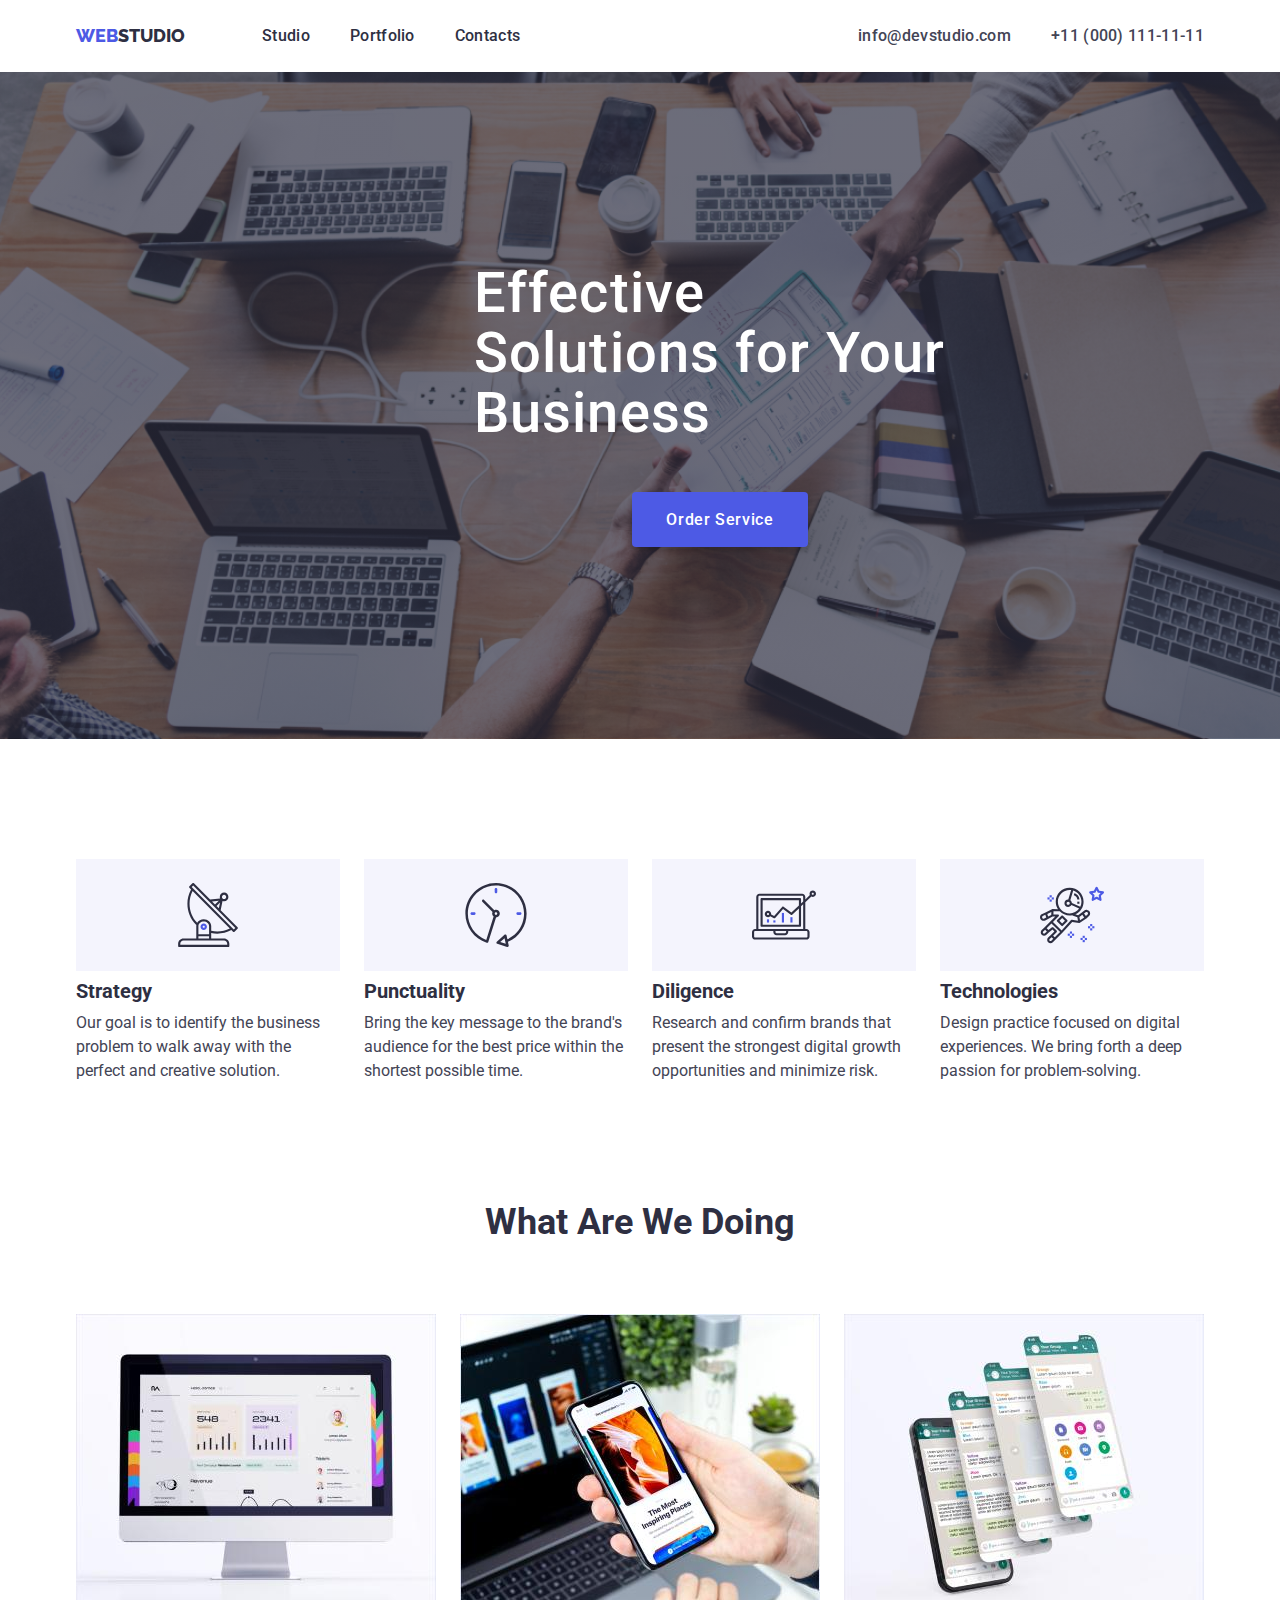
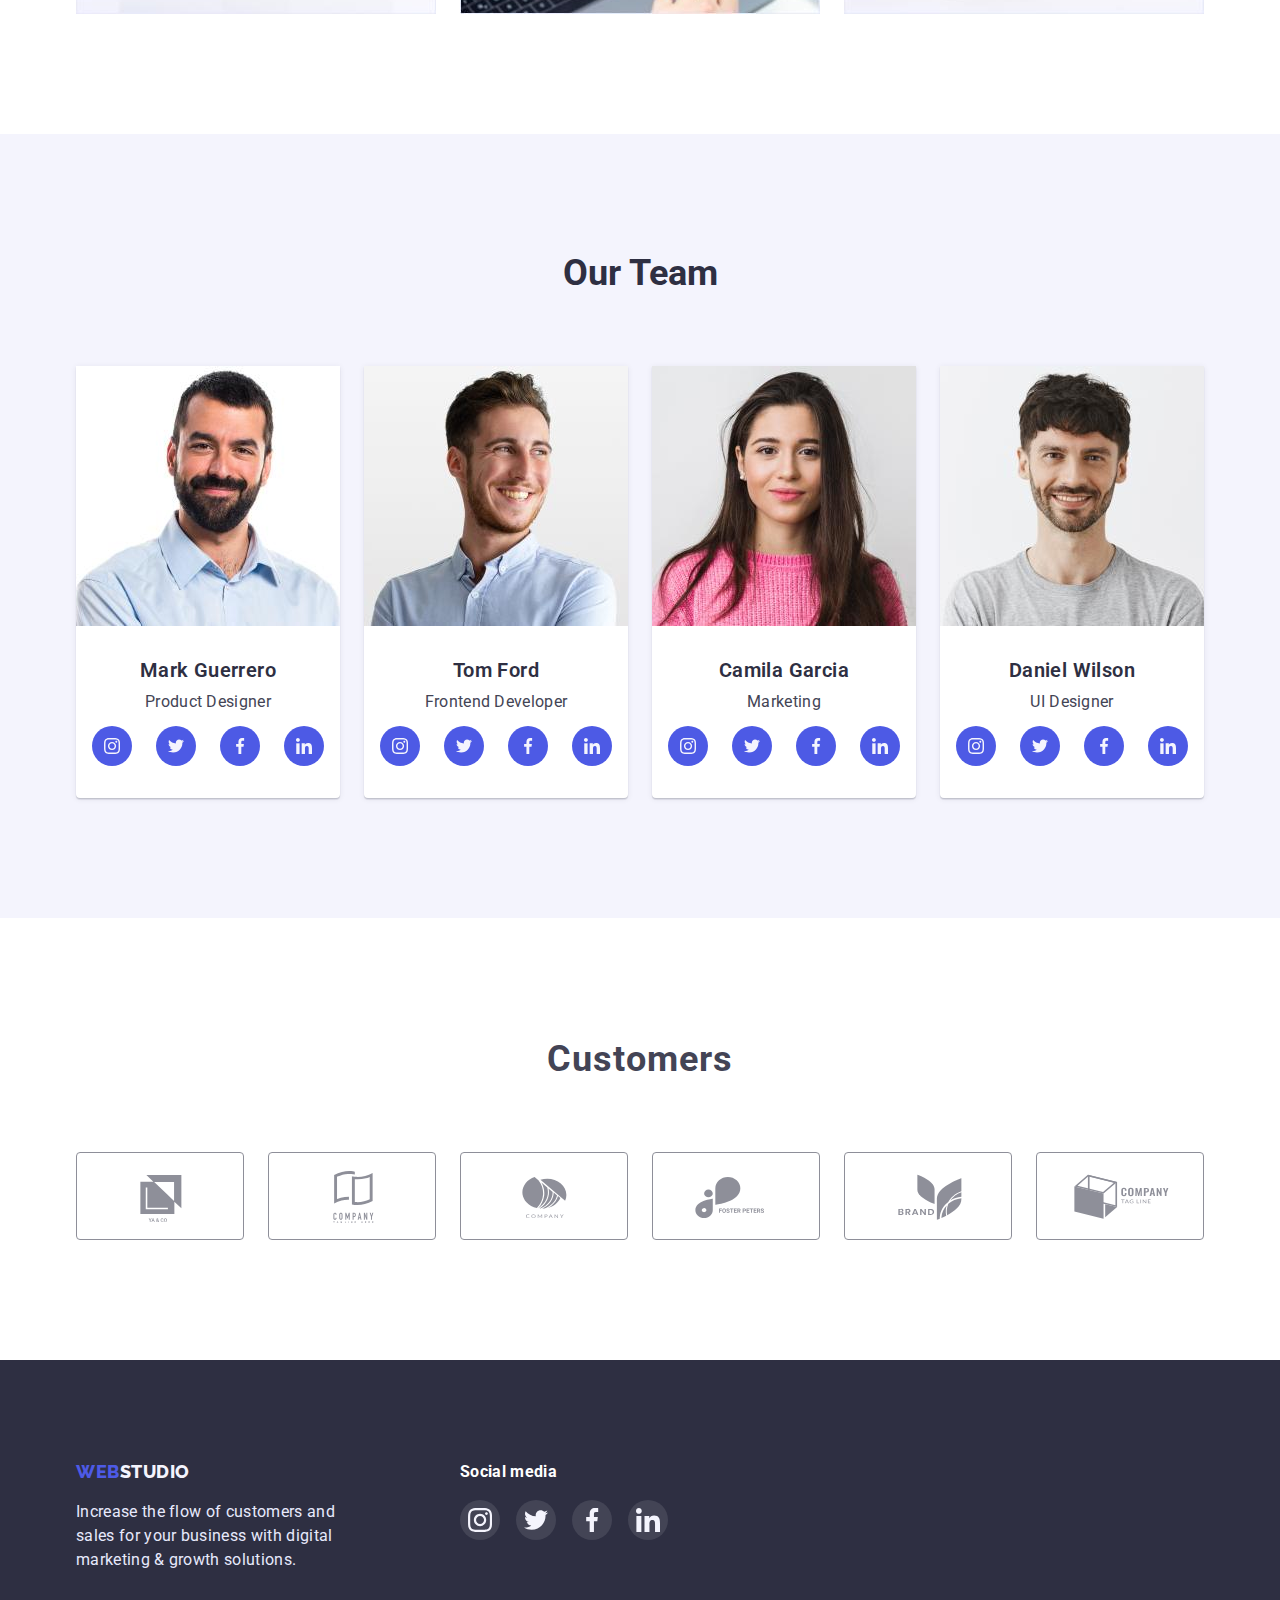
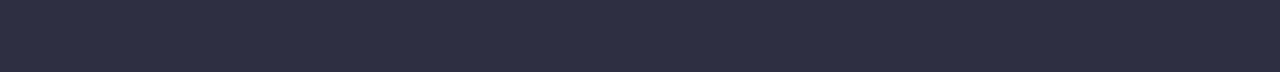
==== commit 0eede599: "ДЗ-4 до робив!" ====
--- a/index.html
+++ b/index.html
@@ -337,42 +337,42 @@
                 <ul class="customers-list">
                     <li class="customers-item">
                         <a class="customers-linc" href="">
-                            <svg class="customers-icon" width="63" height="45">
+                            <svg class="customers-icon" width="104" height="56">
                                 <use href="./images/sprite.svg#icon-Client-1"></use>
                             </svg>
                         </a>
                     </li>
                     <li class="customers-item">
                         <a class="customers-linc" href="">
-                            <svg class="customers-icon" width="63" height="45">
+                            <svg class="customers-icon" width="104" height="56">
                                 <use href="./images/sprite.svg#icon-Client-2"></use>
                             </svg>
                         </a>
                     </li>
                     <li class="customers-item">
                         <a class="customers-linc" href="">
-                            <svg class="customers-icon" width="63" height="45">
+                            <svg class="customers-icon" width="104" height="56">
                                 <use href="./images/sprite.svg#icon-Client-3"></use>
                             </svg>
                         </a>
                     </li>
                     <li class="customers-item">
                         <a class="customers-linc" href="">
-                            <svg class="customers-icon" width="63" height="45">
+                            <svg class="customers-icon" width="104" height="56">
                                 <use href="./images/sprite.svg#icon-Client-4"></use>
                             </svg>
                         </a>
                     </li>
                     <li class="customers-item">
                         <a class="customers-linc" href="">
-                            <svg class="customers-icon" width="63" height="45">
+                            <svg class="customers-icon" width="104" height="56">
                                 <use href="./images/sprite.svg#icon-Client-5"></use>
                             </svg>
                         </a>
                     </li>
                     <li class="customers-item">
                         <a class="customers-linc" href="">
-                            <svg class="customers-icon" width="63" height="45">
+                            <svg class="customers-icon" width="104" height="56">
                                 <use href="./images/sprite.svg#icon-Client-6"></use>
                             </svg>
                         </a>
--- a/css/styles.css
+++ b/css/styles.css
@@ -175,7 +175,7 @@
     padding: 16px 32px;
     border-color: transparent;
     font-family: inherit;
-    
+    letter-spacing: 0.04em;
     font-weight: 500;
     font-size: 16px;
     line-height: 1.19;
@@ -347,8 +347,7 @@
     justify-content: center;
     flex-wrap: wrap;
     gap: 24px;
-    margin-top: 8px;
-    
+    margin-top: 12px;
 }
 
 .social-list-link {
@@ -358,7 +357,6 @@
     width: 40px;
     height: 40px;
     border-radius: 50%;
-    margin-top: 12px;
     background-color: var(--primary-brand-color);
 }
 
@@ -395,6 +393,9 @@
 .portfolio-body {
     flex-basis: calc((100% - 48px) / 3);
     background-color: var(--white-color);
+}
+
+.portfolio-linc {
     box-shadow: 0px 1px 6px rgba(46, 47, 66, 0.08);
 }
 
@@ -402,11 +403,15 @@
     margin-right: 0;
 }
 
-.portfolio-card:hover,
-.portfolio-card:focus {
-    border: 0.5px solid #F4F4FD;
-    box-shadow: 0px 1px 6px rgba(46, 47, 66, 0.08),
-    0px 1px 1px rgba(46, 47, 66, 0.16), 0px 2px 1px rgba(46, 47, 66, 0.08);
+.portfolio-linc {
+    display: block;
+    box-shadow: 0px 1px 6px rgba(46, 47, 66, 0.08);
+}
+
+.portfolio-linc:hover,
+.portfolio-linc:focus {
+    box-shadow: 0px 1px 6px rgba(46, 47, 66, 0.08), 0px 1px 1px rgba(46, 47, 66, 0.16), 0px 2px 1px rgba(46, 47, 66, 0.08);
+    
 }
 
 .portfolio-card {
@@ -451,7 +456,7 @@
     padding: 8px 16px;
     border-radius: 4px;
     border: 1px solid var(--accent-color);
-
+    color: var(--primary-brand-color);
     font-family: inherit;
     font-weight: 500;
     font-size: 16px;
@@ -460,16 +465,15 @@
     letter-spacing: 0.04em;
 
     background: var(--light-color);
-    color: var(--primary-brand-color);
+    
 }
 
 .button-filter:hover,
 .button-filter:focus {
     color: var(--white-color);
-    background: #4D5AE5;
+    background-color: #4D5AE5;
+    border-color: transparent;
     box-shadow: 0px 1px 6px rgba(46, 47, 66, 0.08), 0px 1px 1px rgba(46, 47, 66, 0.16), 0px 2px 1px rgba(46, 47, 66, 0.08);
-    border-radius: 4px;
-    
 }
 
 .customers-title {
@@ -497,15 +501,15 @@
     align-items: center;
     width: 168px;
     height: 88px;
+    color: var(--subtle-text-color); 
+    border: 1px solid var(--subtle-text-color);
+    border-radius: 4px;
 }   
 
 .customers-icon {
     fill: currentColor;
 }
 
-.customers-linc { color: var(--subtle-text-color); 
-border: 1px solid var(--subtle-text-color);
-}
 
 .customers-linc:hover, 
 .customers-linc:focus { 
